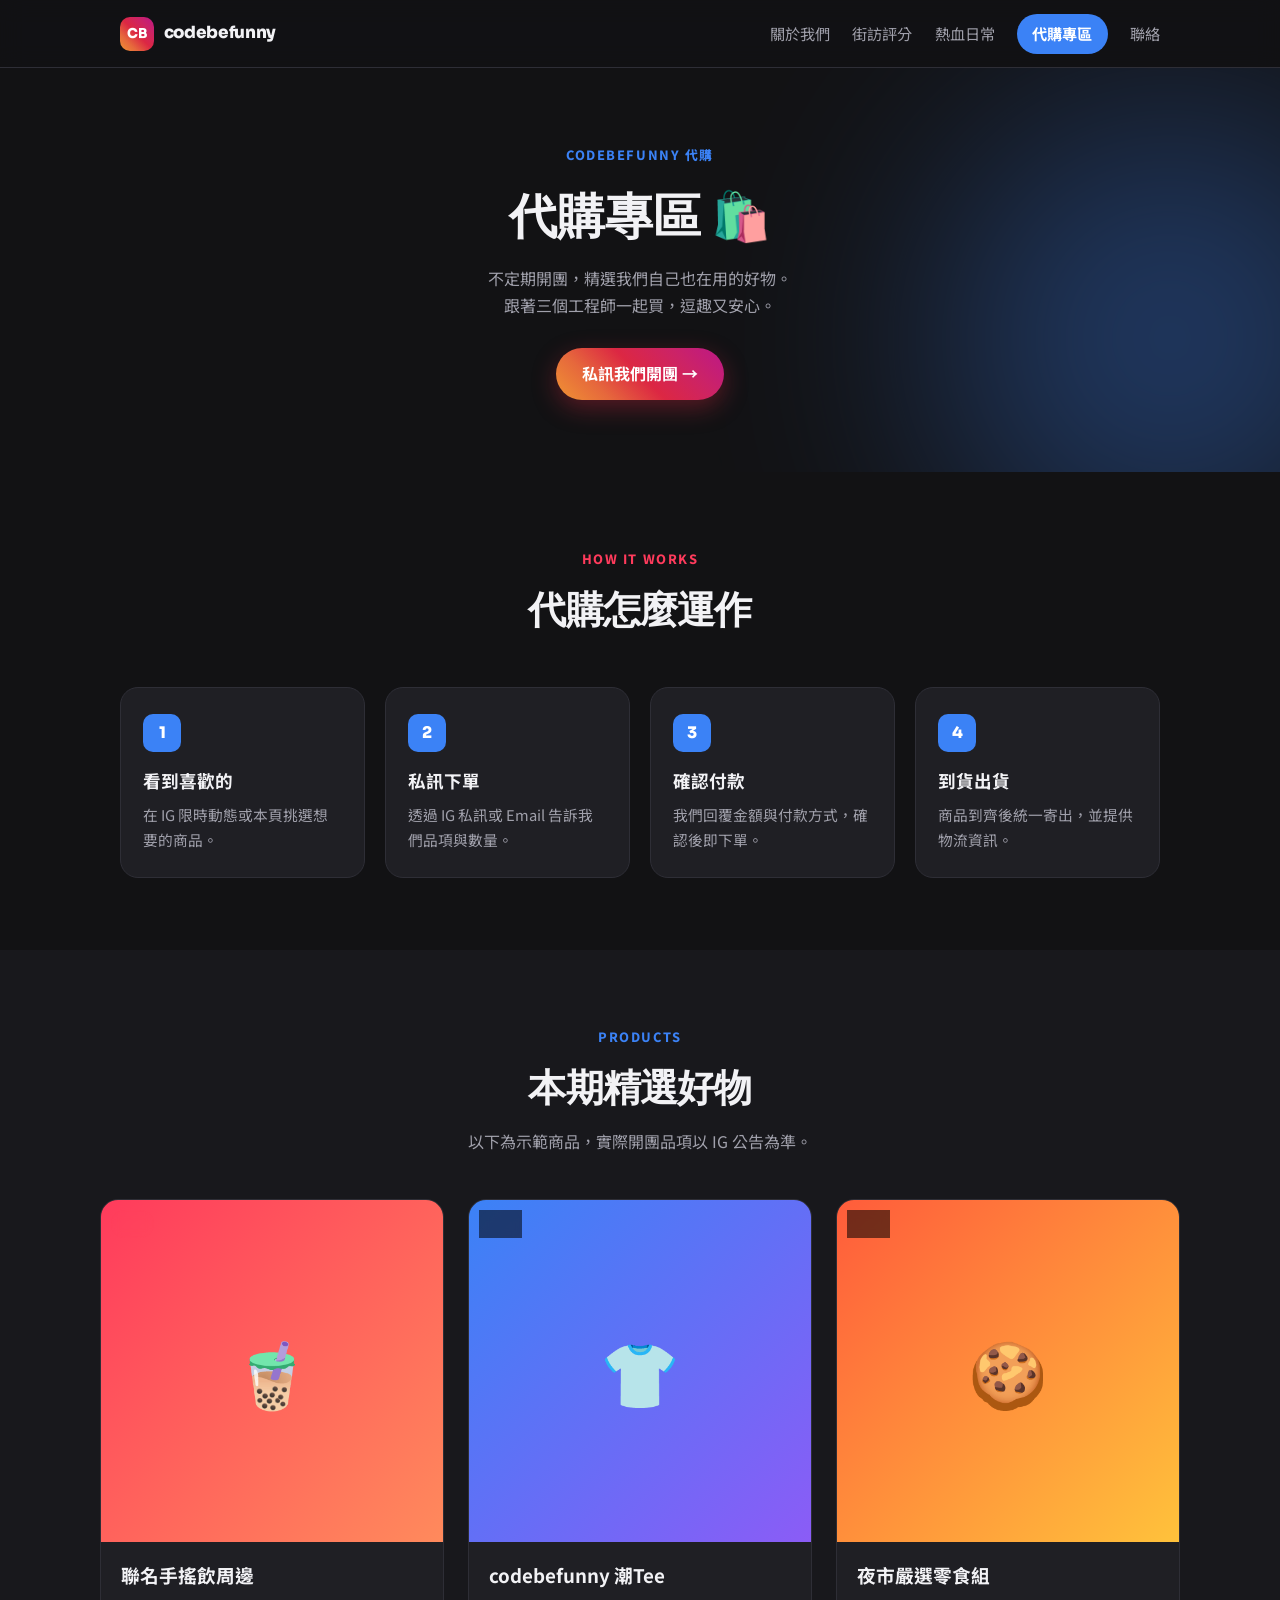
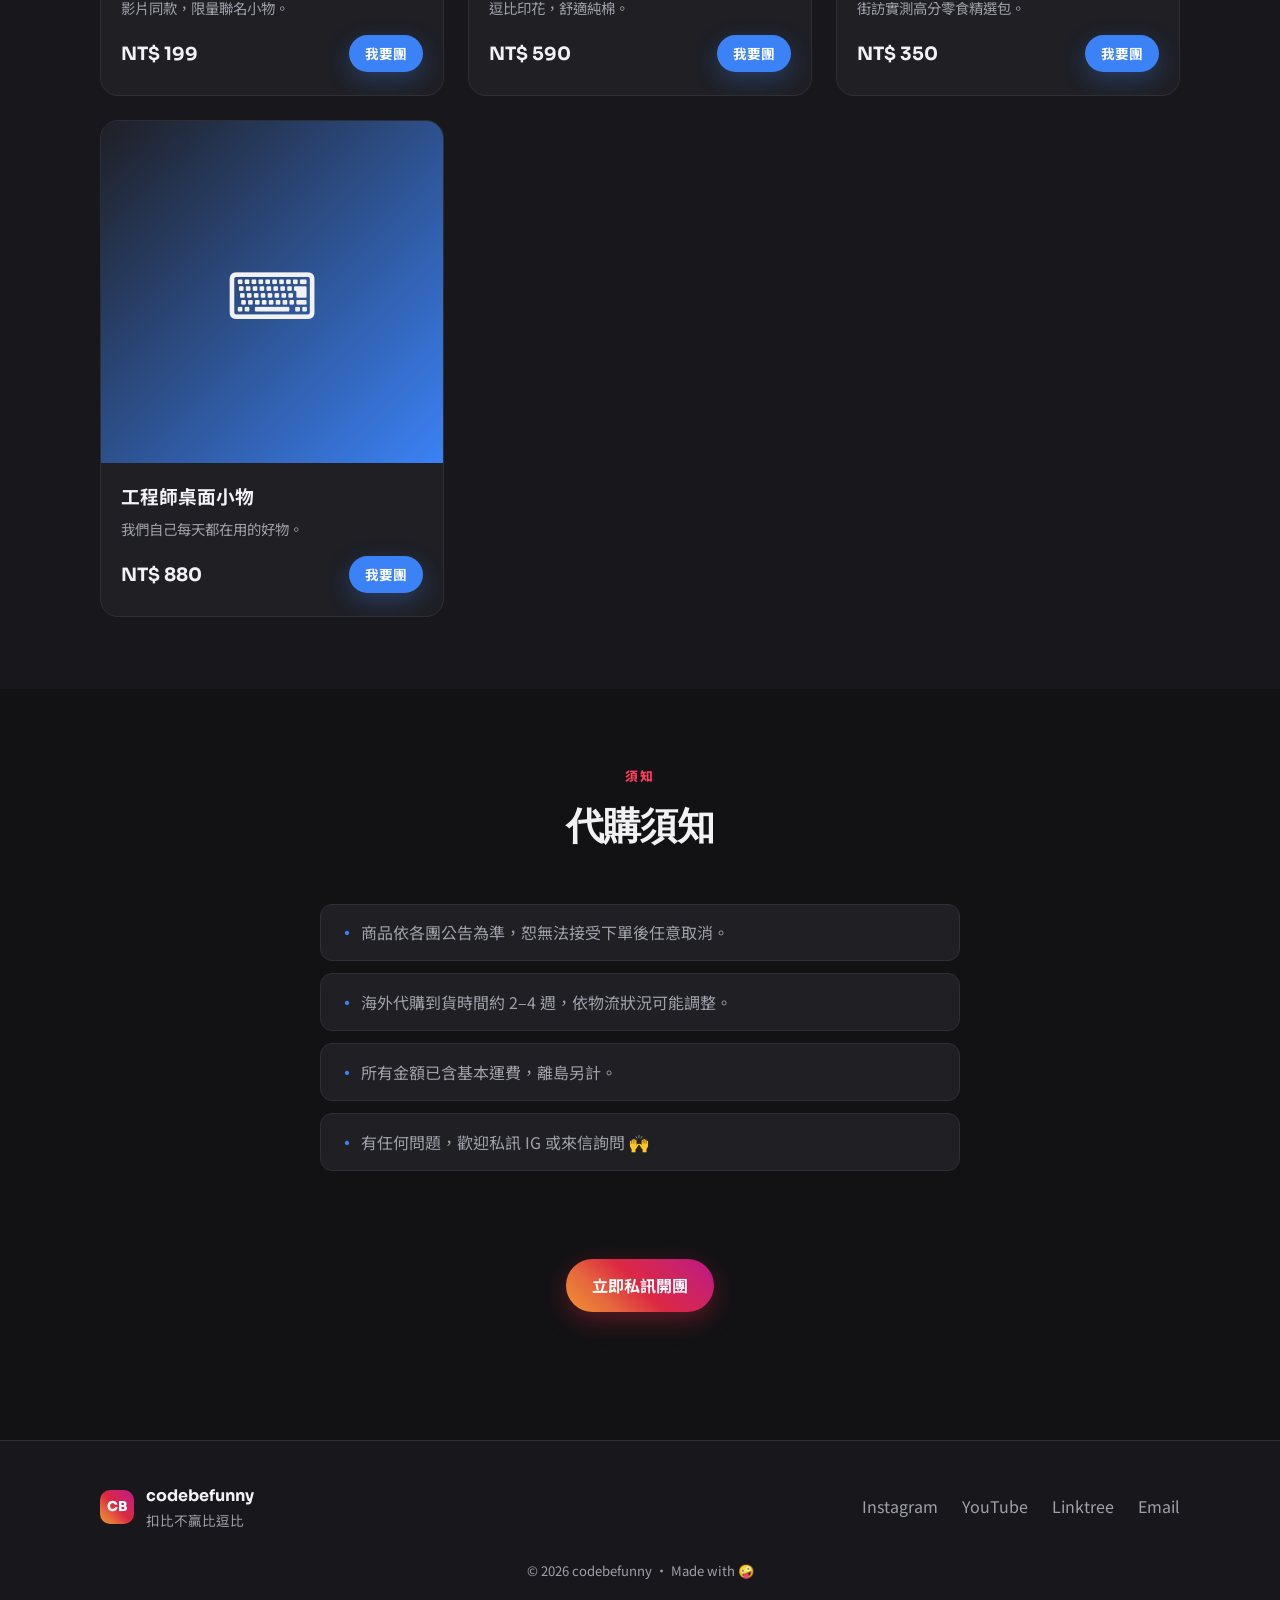
==== daigou.html @ e25e9ccb "Initial commit: codebefunny 粉專網站 - 首頁:Hero 介紹、街訪評分系列、工程師熱血日常、聯絡方式 - 代購專區頁 - Netlify 部署設定 (netlify.to" ====
<!DOCTYPE html>
<html lang="zh-Hant">
<head>
  <meta charset="UTF-8" />
  <meta name="viewport" content="width=device-width, initial-scale=1.0" />
  <title>代購專區 — codebefunny</title>
  <meta name="description" content="codebefunny 代購專區：不定期開團，精選好物代購。" />

  <link rel="preconnect" href="https://fonts.googleapis.com" />
  <link rel="preconnect" href="https://fonts.gstatic.com" crossorigin />
  <link href="https://fonts.googleapis.com/css2?family=Noto+Sans+TC:wght@400;500;700;900&family=Sora:wght@400;600;700;800&display=swap" rel="stylesheet" />

  <link rel="stylesheet" href="assets/css/style.css" />
</head>
<body>

  <!-- ============ 導覽列 ============ -->
  <header class="nav" id="top">
    <div class="nav__inner">
      <a href="index.html" class="nav__brand">
        <span class="nav__logo">CB</span>
        <span class="nav__name">codebefunny</span>
      </a>
      <nav class="nav__links" id="navLinks">
        <a href="index.html#intro">關於我們</a>
        <a href="index.html#reviews">街訪評分</a>
        <a href="index.html#daily">熱血日常</a>
        <a href="daigou.html" class="nav__cta">代購專區</a>
        <a href="index.html#contact">聯絡</a>
      </nav>
      <button class="nav__toggle" id="navToggle" aria-label="開啟選單">☰</button>
    </div>
  </header>

  <!-- ============ 代購 Hero ============ -->
  <section class="shop-hero">
    <div class="hero__glow hero__glow--blue"></div>
    <div class="shop-hero__inner">
      <span class="eyebrow eyebrow--blue">codebefunny 代購</span>
      <h1>代購專區 🛍️</h1>
      <p>不定期開團，精選我們自己也在用的好物。<br/>跟著三個工程師一起買，逗趣又安心。</p>
      <a class="btn btn--gradient" href="https://instagram.com/codebefunny" target="_blank" rel="noopener">私訊我們開團 →</a>
    </div>
  </section>

  <!-- ============ 開團流程 ============ -->
  <section class="section">
    <div class="section__head">
      <span class="eyebrow eyebrow--red">How it works</span>
      <h2 class="section__title">代購怎麼運作</h2>
    </div>
    <div class="steps">
      <div class="step">
        <span class="step__num">1</span>
        <h3>看到喜歡的</h3>
        <p>在 IG 限時動態或本頁挑選想要的商品。</p>
      </div>
      <div class="step">
        <span class="step__num">2</span>
        <h3>私訊下單</h3>
        <p>透過 IG 私訊或 Email 告訴我們品項與數量。</p>
      </div>
      <div class="step">
        <span class="step__num">3</span>
        <h3>確認付款</h3>
        <p>我們回覆金額與付款方式，確認後即下單。</p>
      </div>
      <div class="step">
        <span class="step__num">4</span>
        <h3>到貨出貨</h3>
        <p>商品到齊後統一寄出，並提供物流資訊。</p>
      </div>
    </div>
  </section>

  <!-- ============ 商品列表 ============ -->
  <section class="section section--alt">
    <div class="section__head">
      <span class="eyebrow eyebrow--blue">Products</span>
      <h2 class="section__title">本期精選好物</h2>
      <p class="section__sub">以下為示範商品，實際開團品項以 IG 公告為準。</p>
    </div>

    <div class="cards">
      <!-- 商品卡片 1 -->
      <article class="product">
        <div class="product__thumb thumb--drink">
          <!-- 替換為商品圖：<img src="assets/img/product-1.jpg" alt="商品名稱"> -->
          <span class="card__emoji">🧋</span>
          <span class="tag tag--hot">熱賣</span>
        </div>
        <div class="product__body">
          <h3>聯名手搖飲周邊</h3>
          <p class="product__desc">影片同款，限量聯名小物。</p>
          <div class="product__foot">
            <span class="price">NT$ 199</span>
            <a class="btn btn--sm btn--blue" href="https://instagram.com/codebefunny" target="_blank" rel="noopener">我要團</a>
          </div>
        </div>
      </article>

      <!-- 商品卡片 2 -->
      <article class="product">
        <div class="product__thumb thumb--fashion">
          <span class="card__emoji">👕</span>
          <span class="tag">預購</span>
        </div>
        <div class="product__body">
          <h3>codebefunny 潮Tee</h3>
          <p class="product__desc">逗比印花，舒適純棉。</p>
          <div class="product__foot">
            <span class="price">NT$ 590</span>
            <a class="btn btn--sm btn--blue" href="https://instagram.com/codebefunny" target="_blank" rel="noopener">我要團</a>
          </div>
        </div>
      </article>

      <!-- 商品卡片 3 -->
      <article class="product">
        <div class="product__thumb thumb--food">
          <span class="card__emoji">🍪</span>
          <span class="tag">現貨</span>
        </div>
        <div class="product__body">
          <h3>夜市嚴選零食組</h3>
          <p class="product__desc">街訪實測高分零食精選包。</p>
          <div class="product__foot">
            <span class="price">NT$ 350</span>
            <a class="btn btn--sm btn--blue" href="https://instagram.com/codebefunny" target="_blank" rel="noopener">我要團</a>
          </div>
        </div>
      </article>

      <!-- 商品卡片 4 -->
      <article class="product">
        <div class="product__thumb thumb--tech">
          <span class="card__emoji">⌨️</span>
          <span class="tag tag--hot">工程師愛用</span>
        </div>
        <div class="product__body">
          <h3>工程師桌面小物</h3>
          <p class="product__desc">我們自己每天都在用的好物。</p>
          <div class="product__foot">
            <span class="price">NT$ 880</span>
            <a class="btn btn--sm btn--blue" href="https://instagram.com/codebefunny" target="_blank" rel="noopener">我要團</a>
          </div>
        </div>
      </article>
    </div>
  </section>

  <!-- ============ 代購須知 ============ -->
  <section class="section">
    <div class="section__head">
      <span class="eyebrow eyebrow--red">須知</span>
      <h2 class="section__title">代購須知</h2>
    </div>
    <ul class="notes">
      <li>商品依各團公告為準，恕無法接受下單後任意取消。</li>
      <li>海外代購到貨時間約 2–4 週，依物流狀況可能調整。</li>
      <li>所有金額已含基本運費，離島另計。</li>
      <li>有任何問題，歡迎私訊 IG 或來信詢問 🙌</li>
    </ul>
    <div class="promo__inner" style="margin-top:2rem;">
      <a class="btn btn--gradient" href="https://instagram.com/codebefunny" target="_blank" rel="noopener">立即私訊開團</a>
    </div>
  </section>

  <!-- ============ 頁尾 ============ -->
  <footer class="footer">
    <div class="footer__inner">
      <div class="footer__brand">
        <span class="nav__logo">CB</span>
        <div>
          <strong>codebefunny</strong>
          <p>扣比不贏比逗比</p>
        </div>
      </div>
      <div class="footer__links">
        <a href="https://instagram.com/codebefunny" target="_blank" rel="noopener">Instagram</a>
        <a href="https://youtube.com/@codebefunny" target="_blank" rel="noopener">YouTube</a>
        <a href="https://linktr.ee/codebefunny" target="_blank" rel="noopener">Linktree</a>
        <a href="mailto:codebefunny@gmail.com">Email</a>
      </div>
    </div>
    <p class="footer__copy">© <span id="year"></span> codebefunny · Made with 🤪</p>
  </footer>

  <script src="assets/js/main.js"></script>
</body>
</html>
---- assets/css/style.css ----
/* ============================================================
   codebefunny — 暗黑模式社群風格樣式
   配色：深灰底 + 紅 / 藍 點綴
   ============================================================ */

:root {
  --bg:        #121214;   /* 主背景：深灰暗黑 */
  --bg-alt:    #18181c;   /* 區塊交替背景 */
  --surface:   #1f1f24;   /* 卡片表面 */
  --surface-2: #26262d;   /* 卡片 hover */
  --line:      #2e2e36;   /* 邊框線 */
  --text:      #f2f2f5;   /* 主文字 */
  --text-dim:  #a0a0ab;   /* 次要文字 */
  --red:       #ff3b5c;   /* 點綴紅 */
  --blue:      #3b82f6;   /* 點綴藍 */
  --radius:    18px;
  --maxw:      1080px;
  --ig-grad:   linear-gradient(45deg, #f09433, #e6683c 25%, #dc2743 50%, #cc2366 75%, #bc1888);
}

* { margin: 0; padding: 0; box-sizing: border-box; }

html { scroll-behavior: smooth; }

body {
  background: var(--bg);
  color: var(--text);
  font-family: "Noto Sans TC", "Sora", system-ui, sans-serif;
  line-height: 1.7;
  -webkit-font-smoothing: antialiased;
  overflow-x: hidden;
}

a { color: inherit; text-decoration: none; }

/* ---------------- 導覽列 ---------------- */
.nav {
  position: sticky;
  top: 0;
  z-index: 100;
  background: rgba(18, 18, 20, 0.8);
  backdrop-filter: blur(12px);
  border-bottom: 1px solid var(--line);
}
.nav__inner {
  max-width: var(--maxw);
  margin: 0 auto;
  padding: 0.85rem 1.25rem;
  display: flex;
  align-items: center;
  justify-content: space-between;
}
.nav__brand { display: flex; align-items: center; gap: 0.6rem; font-weight: 800; }
.nav__logo {
  display: grid;
  place-items: center;
  width: 34px; height: 34px;
  border-radius: 10px;
  background: var(--ig-grad);
  font-family: "Sora", sans-serif;
  font-weight: 800;
  font-size: 0.85rem;
  color: #fff;
}
.nav__name { font-family: "Sora", sans-serif; font-size: 1.05rem; letter-spacing: -0.02em; }
.nav__links { display: flex; align-items: center; gap: 1.4rem; }
.nav__links a { color: var(--text-dim); font-size: 0.95rem; transition: color 0.2s; }
.nav__links a:hover { color: var(--text); }
.nav__cta {
  background: var(--blue);
  color: #fff !important;
  padding: 0.45rem 0.95rem;
  border-radius: 999px;
  font-weight: 700;
}
.nav__cta:hover { background: #2f6fd6; }
.nav__toggle {
  display: none;
  background: none; border: none;
  color: var(--text);
  font-size: 1.5rem; cursor: pointer;
}

/* ---------------- Hero ---------------- */
.hero {
  position: relative;
  text-align: center;
  padding: 4.5rem 1.25rem 4rem;
  overflow: hidden;
}
.hero__glow {
  position: absolute;
  width: 460px; height: 460px;
  border-radius: 50%;
  filter: blur(120px);
  opacity: 0.35;
  z-index: 0;
}
.hero__glow--red  { background: var(--red);  top: -120px; left: -80px; }
.hero__glow--blue { background: var(--blue); top: 40px;  right: -120px; }
.hero__inner { position: relative; z-index: 1; max-width: 720px; margin: 0 auto; }

.hero__avatar {
  width: 110px; height: 110px;
  border-radius: 50%;
  margin: 0 auto 1.25rem;
  display: grid; place-items: center;
  font-size: 3rem;
  background: var(--surface);
  border: 3px solid transparent;
  background-image: linear-gradient(var(--surface), var(--surface)), var(--ig-grad);
  background-origin: border-box;
  background-clip: content-box, border-box;
}
.hero__avatar img { width: 100%; height: 100%; border-radius: 50%; object-fit: cover; }

.hero__handle { color: var(--text-dim); font-size: 0.95rem; }
.hero__title {
  font-family: "Sora", sans-serif;
  font-size: clamp(2.4rem, 7vw, 3.6rem);
  font-weight: 800;
  letter-spacing: -0.03em;
  margin: 0.1rem 0;
}
.hero__slogan {
  font-size: clamp(1.1rem, 3.5vw, 1.5rem);
  font-weight: 700;
  background: var(--ig-grad);
  -webkit-background-clip: text;
  background-clip: text;
  -webkit-text-fill-color: transparent;
  margin-bottom: 1.5rem;
}
.hero__bio { margin: 1.5rem 0; }
.hero__line { color: var(--text); font-size: 1.05rem; }

.badge {
  display: inline-block;
  padding: 0.35rem 0.85rem;
  border-radius: 999px;
  font-size: 0.85rem;
  font-weight: 700;
  margin-bottom: 0.9rem;
}
.badge--red { background: rgba(255, 59, 92, 0.15); color: var(--red); border: 1px solid rgba(255,59,92,0.35); }

.hero__members { margin: 1.75rem 0; }
.hero__members-label { color: var(--text-dim); font-size: 0.85rem; margin-bottom: 0.6rem; }
.member-chips { display: flex; gap: 0.75rem; justify-content: center; flex-wrap: wrap; }
.chip {
  display: flex; flex-direction: column;
  background: var(--surface);
  border: 1px solid var(--line);
  border-radius: 14px;
  padding: 0.6rem 1.1rem;
  transition: transform 0.2s, border-color 0.2s;
}
.chip:hover { transform: translateY(-3px); border-color: var(--blue); }
.chip__role { font-weight: 700; font-size: 0.95rem; }
.chip__handle { color: var(--blue); font-size: 0.85rem; }

.hero__actions {
  display: flex; align-items: center; justify-content: center;
  gap: 1.25rem; margin-top: 2rem; flex-wrap: wrap;
}
.follower-count { text-align: left; }
.follower-count strong { display: block; font-size: 1.5rem; font-family: "Sora", sans-serif; }
.follower-count span { color: var(--text-dim); font-size: 0.85rem; }

.hero__scroll {
  position: relative; z-index: 1;
  margin-top: 2.5rem;
  color: var(--text-dim);
  font-size: 0.85rem;
  animation: bob 2s ease-in-out infinite;
}
@keyframes bob { 0%,100% { transform: translateY(0);} 50% { transform: translateY(6px);} }

/* ---------------- 按鈕 ---------------- */
.btn {
  display: inline-block;
  padding: 0.8rem 1.6rem;
  border-radius: 999px;
  font-weight: 700;
  font-size: 1rem;
  cursor: pointer;
  transition: transform 0.18s, box-shadow 0.18s, opacity 0.18s;
}
.btn:hover { transform: translateY(-2px); }
.btn--gradient { background: var(--ig-grad); color: #fff; box-shadow: 0 8px 24px rgba(220,39,67,0.35); }
.btn--blue { background: var(--blue); color: #fff; box-shadow: 0 8px 24px rgba(59,130,246,0.3); }
.btn--blue:hover { background: #2f6fd6; }
.btn--sm { padding: 0.45rem 1rem; font-size: 0.85rem; }

/* ---------------- 區塊通用 ---------------- */
.section { max-width: var(--maxw); margin: 0 auto; padding: 4.5rem 1.25rem; }
.section--alt { max-width: none; background: var(--bg-alt); }
.section--alt > * { max-width: var(--maxw); margin-left: auto; margin-right: auto; }
.section__head { text-align: center; margin-bottom: 2.75rem; }
.section__title {
  font-family: "Sora", sans-serif;
  font-size: clamp(1.7rem, 4.5vw, 2.4rem);
  font-weight: 800;
  letter-spacing: -0.02em;
  margin: 0.4rem 0;
}
.section__sub { color: var(--text-dim); max-width: 540px; margin: 0 auto; }
.eyebrow {
  display: inline-block;
  font-weight: 800;
  font-size: 0.8rem;
  letter-spacing: 0.12em;
  text-transform: uppercase;
}
.eyebrow--red  { color: var(--red); }
.eyebrow--blue { color: var(--blue); }

/* ---------------- 影片 / 商品卡片網格 ---------------- */
.cards {
  display: grid;
  grid-template-columns: repeat(auto-fit, minmax(260px, 1fr));
  gap: 1.5rem;
}
.card, .product {
  background: var(--surface);
  border: 1px solid var(--line);
  border-radius: var(--radius);
  overflow: hidden;
  transition: transform 0.22s, border-color 0.22s;
}
.card:hover, .product:hover { transform: translateY(-6px); border-color: var(--blue); }

.card__thumb, .product__thumb {
  position: relative;
  display: grid; place-items: center;
  aspect-ratio: 4 / 5;          /* Reel 直式比例 */
  font-size: 4rem;
  overflow: hidden;
}
.card__thumb img, .product__thumb img {
  position: absolute; inset: 0;
  width: 100%; height: 100%; object-fit: cover;
}
/* 縮圖漸層底（無真實圖時的視覺） */
.thumb--drink   { background: linear-gradient(135deg, #ff3b5c, #ff8a5c); }
.thumb--food    { background: linear-gradient(135deg, #ff5c3b, #ffc23b); }
.thumb--fashion { background: linear-gradient(135deg, #3b82f6, #8b5cf6); }
.thumb--tech    { background: linear-gradient(135deg, #1f1f24, #3b82f6); }

.card__play {
  position: absolute;
  width: 56px; height: 56px;
  display: grid; place-items: center;
  border-radius: 50%;
  background: rgba(0,0,0,0.45);
  backdrop-filter: blur(4px);
  border: 2px solid rgba(255,255,255,0.8);
  color: #fff; font-size: 1.1rem;
  padding-left: 4px;
  transition: transform 0.2s, background 0.2s;
}
.card__thumb:hover .card__play { transform: scale(1.12); background: rgba(0,0,0,0.65); }

.card__body, .product__body { padding: 1.1rem 1.25rem 1.4rem; }
.card__title { font-size: 1.15rem; font-weight: 700; margin-bottom: 0.4rem; }
.card__desc { color: var(--text-dim); font-size: 0.92rem; }

/* ---------------- 工程師熱血日常 ---------------- */
.daily {
  display: grid;
  grid-template-columns: 1fr 1fr;
  gap: 2.5rem;
  align-items: center;
}
.daily__text p { color: var(--text-dim); margin-bottom: 1rem; font-size: 1.05rem; }
.daily__tags { list-style: none; display: flex; flex-wrap: wrap; gap: 0.6rem; margin-top: 1.25rem; }
.daily__tags li {
  background: var(--surface);
  border: 1px solid var(--line);
  border-radius: 999px;
  padding: 0.45rem 0.95rem;
  font-size: 0.9rem;
  font-weight: 500;
}
.daily__grid {
  display: grid;
  grid-template-columns: 1fr 1fr;
  gap: 1rem;
}
.daily__tile {
  aspect-ratio: 1;
  border-radius: 16px;
  display: grid; place-items: center;
  font-size: 3rem;
}
.daily__tile.t1 { background: linear-gradient(135deg, #3b82f6, #1f1f24); }
.daily__tile.t2 { background: linear-gradient(135deg, #ff3b5c, #1f1f24); }
.daily__tile.t3 { background: linear-gradient(135deg, #ffc23b, #1f1f24); }
.daily__tile.t4 { background: linear-gradient(135deg, #8b5cf6, #1f1f24); }

/* ---------------- 代購 CTA 區 ---------------- */
.promo {
  background: var(--bg-alt);
  border-top: 1px solid var(--line);
  border-bottom: 1px solid var(--line);
}
.promo__inner { max-width: var(--maxw); margin: 0 auto; padding: 3.5rem 1.25rem; text-align: center; }
.promo__inner h2 { font-family: "Sora", sans-serif; font-size: 1.8rem; margin-bottom: 0.6rem; }
.promo__inner p { color: var(--text-dim); margin-bottom: 1.5rem; }

/* ---------------- 聯絡方式 ---------------- */
.contact {
  display: grid;
  grid-template-columns: repeat(auto-fit, minmax(220px, 1fr));
  gap: 1.25rem;
}
.contact__item {
  display: flex; flex-direction: column; align-items: flex-start;
  gap: 0.25rem;
  background: var(--surface);
  border: 1px solid var(--line);
  border-radius: var(--radius);
  padding: 1.5rem;
  transition: transform 0.2s, border-color 0.2s;
}
.contact__item:hover { transform: translateY(-4px); border-color: var(--red); }
.contact__icon { font-size: 1.8rem; }
.contact__label { color: var(--text-dim); font-size: 0.8rem; text-transform: uppercase; letter-spacing: 0.08em; }
.contact__value { font-weight: 700; font-size: 1.05rem; }

/* ---------------- 代購：Hero / 流程 / 商品 ---------------- */
.shop-hero {
  position: relative;
  text-align: center;
  padding: 4.5rem 1.25rem;
  overflow: hidden;
}
.shop-hero__inner { position: relative; z-index: 1; max-width: 640px; margin: 0 auto; }
.shop-hero h1 { font-family: "Sora", sans-serif; font-size: clamp(2.2rem, 6vw, 3rem); margin: 0.5rem 0; }
.shop-hero p { color: var(--text-dim); margin-bottom: 1.75rem; }

.steps {
  display: grid;
  grid-template-columns: repeat(auto-fit, minmax(200px, 1fr));
  gap: 1.25rem;
}
.step {
  background: var(--surface);
  border: 1px solid var(--line);
  border-radius: var(--radius);
  padding: 1.6rem 1.4rem;
}
.step__num {
  display: grid; place-items: center;
  width: 38px; height: 38px;
  border-radius: 10px;
  background: var(--blue);
  color: #fff; font-weight: 800;
  font-family: "Sora", sans-serif;
  margin-bottom: 0.9rem;
}
.step h3 { font-size: 1.1rem; margin-bottom: 0.35rem; }
.step p { color: var(--text-dim); font-size: 0.92rem; }

.product__thumb { aspect-ratio: 1 / 1; }
.tag {
  position: absolute; top: 10px; left: 10px;
  background: rgba(0,0,0,0.55);
  backdrop-filter: blur(4px);
  color: #fff;
  font-size: 0.72rem; font-weight: 700;
  padding: 0.25rem 0.6rem;
  border-radius: 999px;
}
.tag--hot { background: var(--red); }
.product__desc { color: var(--text-dim); font-size: 0.9rem; margin: 0.3rem 0 0.9rem; }
.product__foot { display: flex; align-items: center; justify-content: space-between; }
.price { font-family: "Sora", sans-serif; font-weight: 700; font-size: 1.15rem; }

.notes {
  max-width: 640px; margin: 0 auto;
  list-style: none;
}
.notes li {
  position: relative;
  background: var(--surface);
  border: 1px solid var(--line);
  border-radius: 12px;
  padding: 0.9rem 1.1rem 0.9rem 2.5rem;
  margin-bottom: 0.75rem;
  color: var(--text-dim);
}
.notes li::before {
  content: "•";
  position: absolute; left: 1.1rem;
  color: var(--blue); font-weight: 800;
}

/* ---------------- 頁尾 ---------------- */
.footer {
  border-top: 1px solid var(--line);
  background: var(--bg-alt);
  padding: 2.5rem 1.25rem 1.75rem;
}
.footer__inner {
  max-width: var(--maxw); margin: 0 auto;
  display: flex; align-items: center; justify-content: space-between;
  flex-wrap: wrap; gap: 1.5rem;
}
.footer__brand { display: flex; align-items: center; gap: 0.75rem; }
.footer__brand strong { font-family: "Sora", sans-serif; }
.footer__brand p { color: var(--text-dim); font-size: 0.85rem; }
.footer__links { display: flex; gap: 1.5rem; flex-wrap: wrap; }
.footer__links a { color: var(--text-dim); transition: color 0.2s; }
.footer__links a:hover { color: var(--text); }
.footer__copy {
  max-width: var(--maxw); margin: 1.75rem auto 0;
  text-align: center; color: var(--text-dim); font-size: 0.82rem;
}

/* ---------------- RWD ---------------- */
@media (max-width: 720px) {
  .nav__toggle { display: block; }
  .nav__links {
    position: absolute;
    top: 100%; left: 0; right: 0;
    flex-direction: column;
    align-items: stretch;
    gap: 0;
    background: var(--bg);
    border-bottom: 1px solid var(--line);
    max-height: 0; overflow: hidden;
    transition: max-height 0.3s ease;
  }
  .nav__links.open { max-height: 380px; }
  .nav__links a { padding: 0.9rem 1.25rem; border-top: 1px solid var(--line); }
  .nav__cta { border-radius: 0; }
  .daily { grid-template-columns: 1fr; }
}
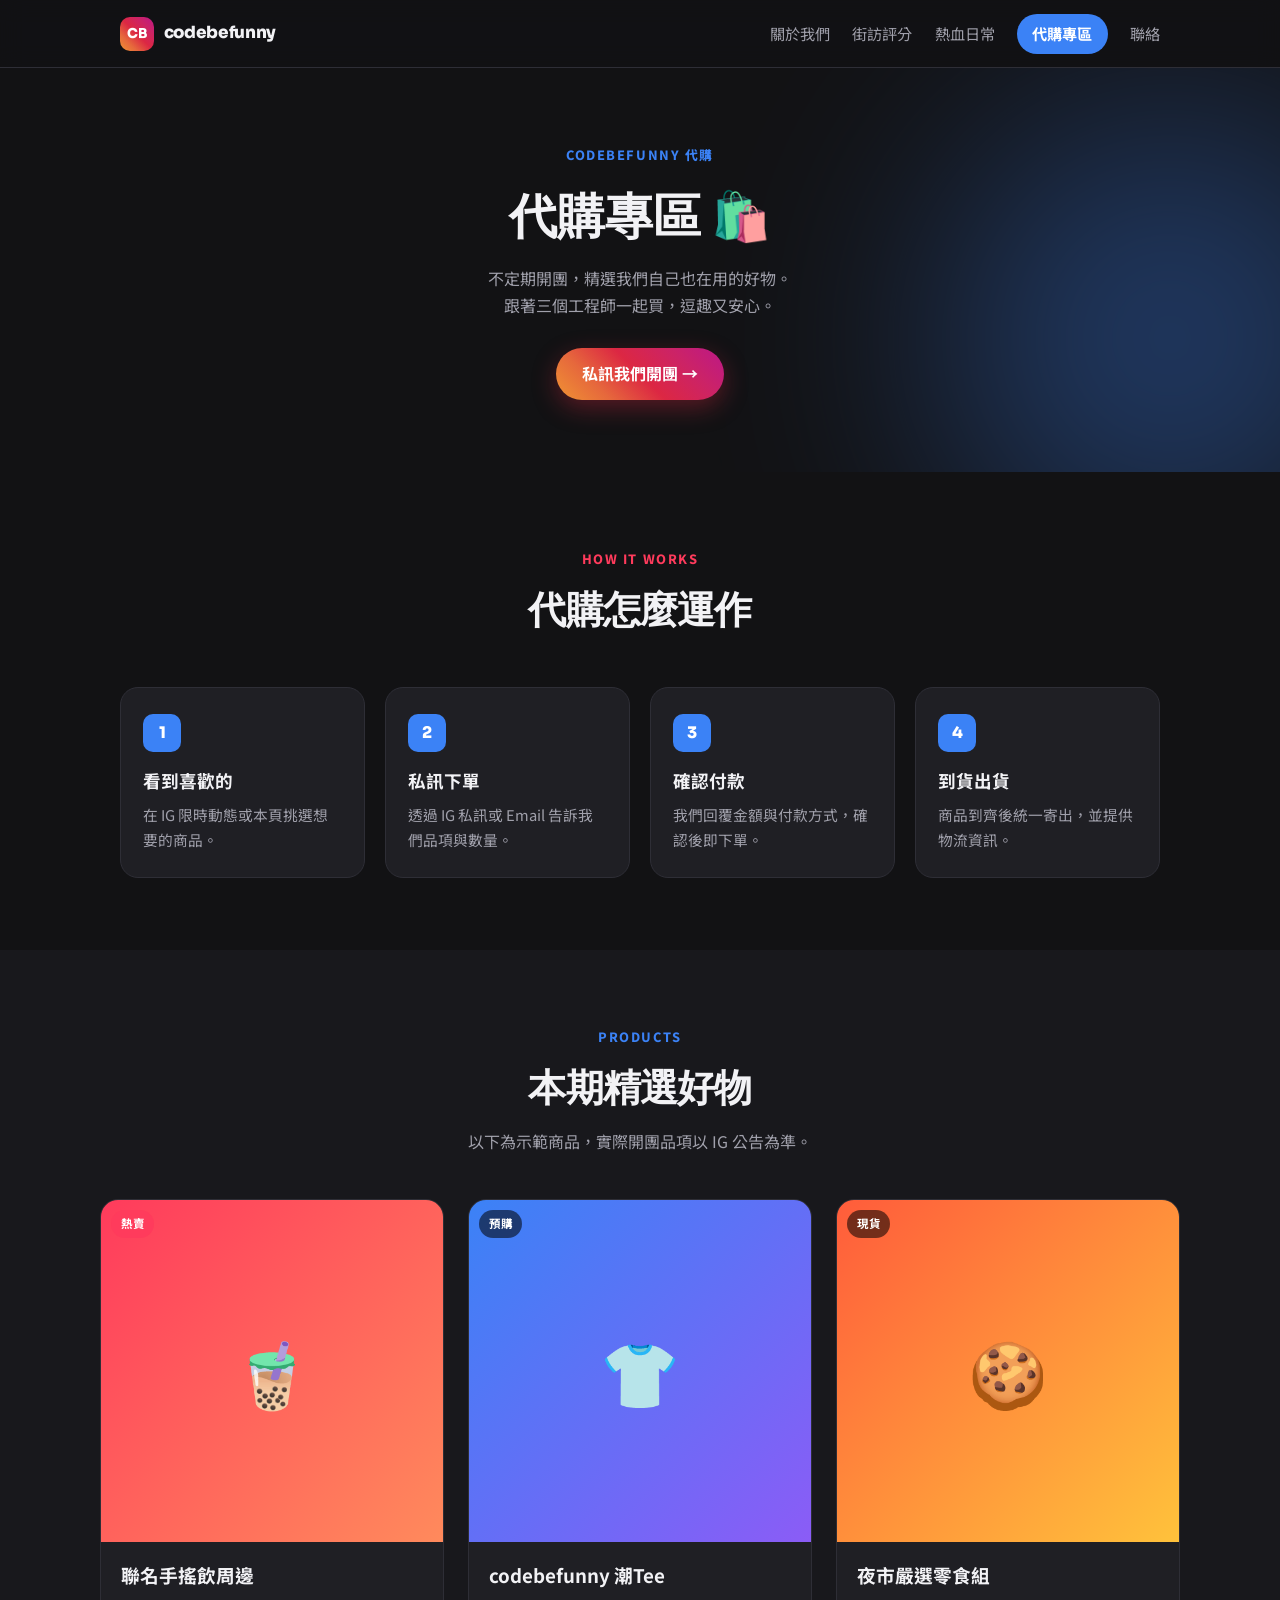
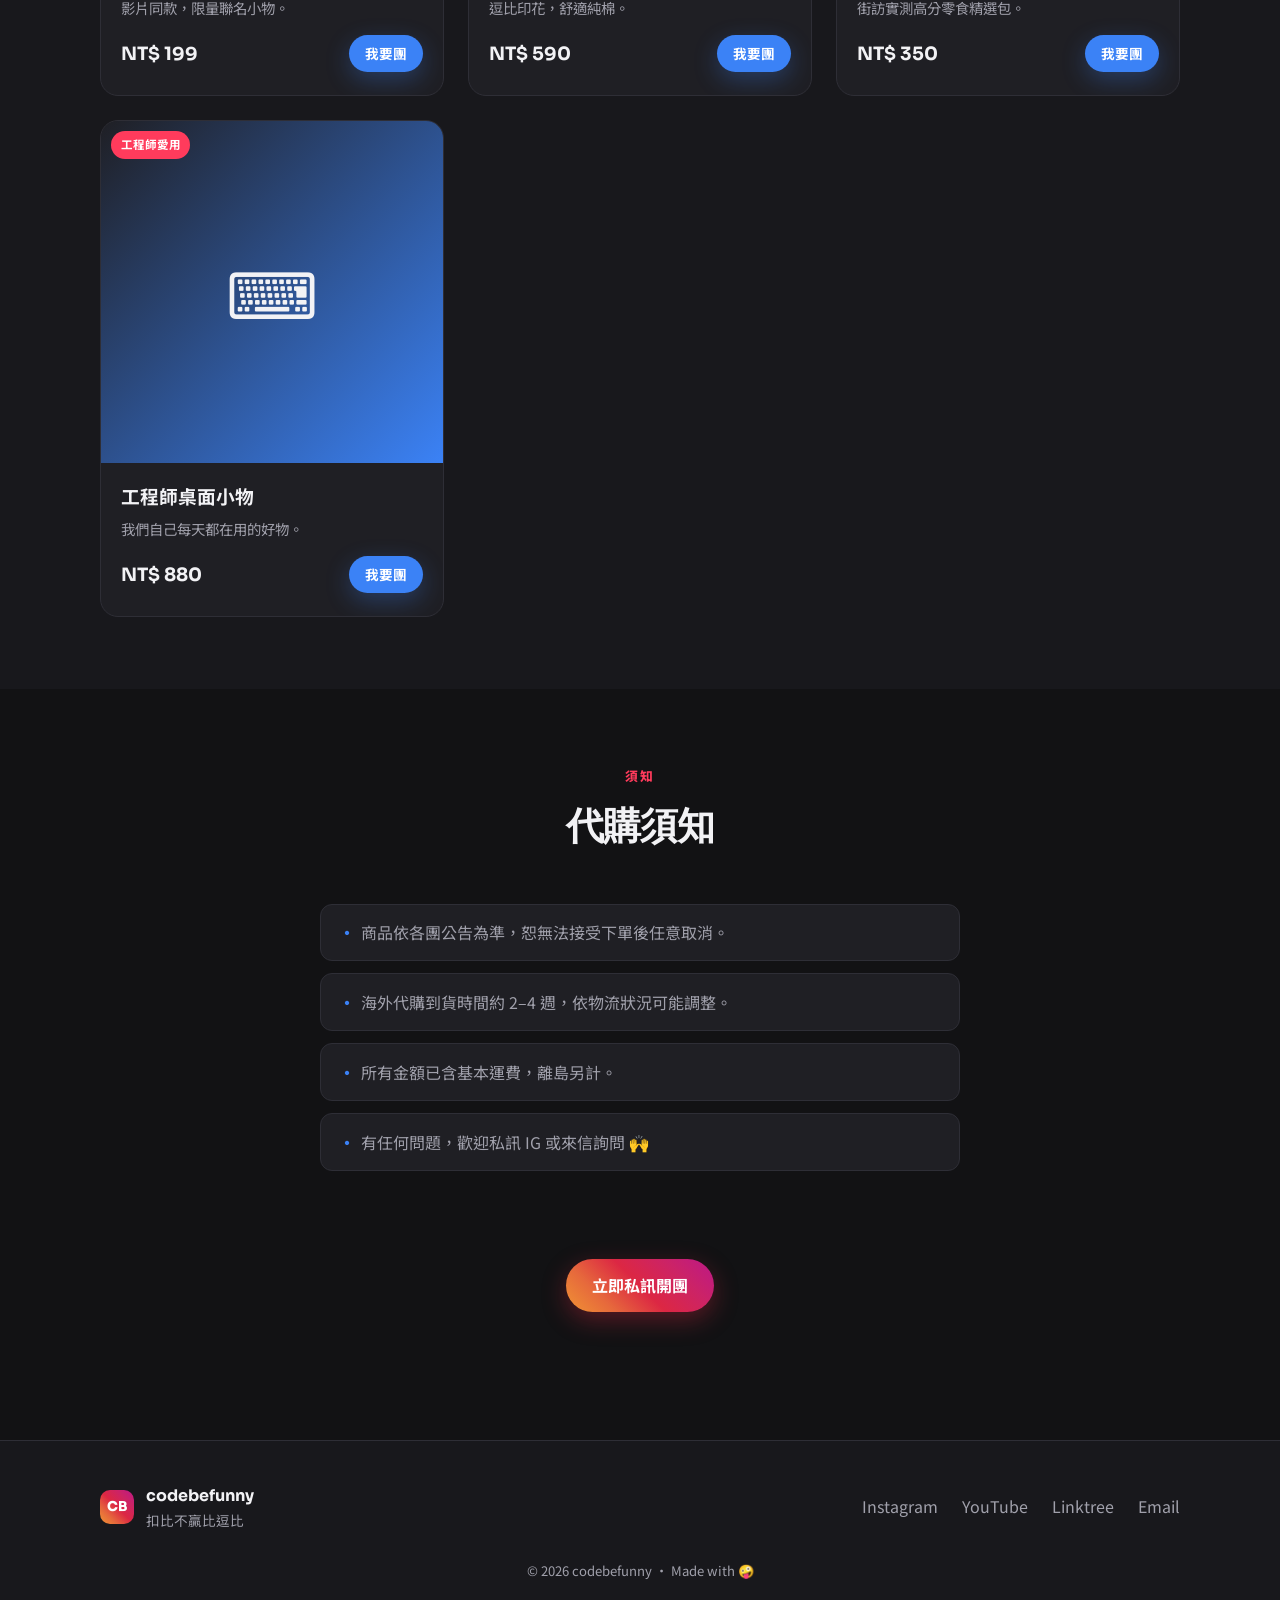
==== commit e5383b19: "新增協作 README,並把聯絡 Email 更新為 forelook1024@gmail.com Co-Authored-By: Claude Opus 4.7 (1M context) <nore" ====
--- a/daigou.html
+++ b/daigou.html
@@ -180,7 +180,7 @@
         <a href="https://instagram.com/codebefunny" target="_blank" rel="noopener">Instagram</a>
         <a href="https://youtube.com/@codebefunny" target="_blank" rel="noopener">YouTube</a>
         <a href="https://linktr.ee/codebefunny" target="_blank" rel="noopener">Linktree</a>
-        <a href="mailto:codebefunny@gmail.com">Email</a>
+        <a href="mailto:forelook1024@gmail.com">Email</a>
       </div>
     </div>
     <p class="footer__copy">© <span id="year"></span> codebefunny · Made with 🤪</p>
